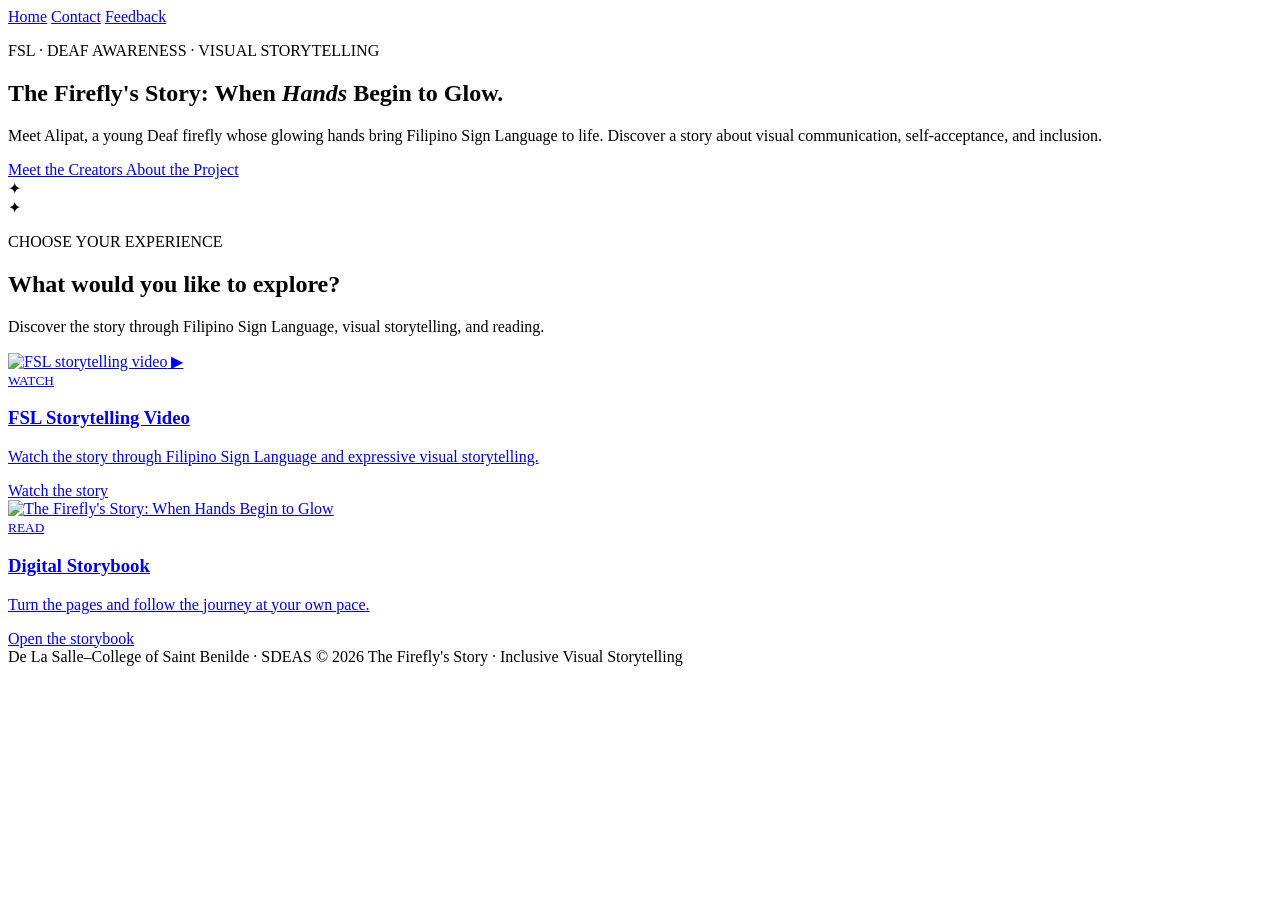
==== index.html @ 3a5302af "Add files via upload" ====
<!DOCTYPE html>
<html lang="en">

<head>

  <meta charset="UTF-8">
  <meta name="viewport" content="width=device-width, initial-scale=1.0">

  <meta name="description" content="The Firefly's Story: When Hands Begin to Glow is a visual storytelling project about Filipino Sign Language, Deaf identity, and inclusion.">

  <title>The Firefly's Story | Home</title>

</head>

<body>

  <!-- HEADER -->

  <header>

    <nav aria-label="Main navigation">
      <a class="active" href="index.html" aria-current="page">Home</a>
      <a href="contact.html">Contact</a>
      <a href="feedbackone.html">Feedback</a>
    </nav>

  </header>

  <!-- MAIN CONTENT -->

  <main>

    <!-- HERO SECTION -->

    <section class="hero" aria-labelledby="hero-title">

      <div class="hero-text">

        <p class="eyebrow">
          FSL · DEAF AWARENESS · VISUAL STORYTELLING
        </p>

        <h1 id="hero-title">
          The Firefly's Story:
          When <em>Hands</em>
          Begin to Glow.
        </h1>

        <p class="lead">
          Meet Alipat, a young Deaf firefly whose glowing hands
          bring Filipino Sign Language to life. Discover a story
          about visual communication, self-acceptance, and inclusion.
        </p>

        <div class="buttons">

          <a class="btn orange" href="creators.html">
            Meet the Creators
          </a>

          <a class="btn yellow" href="projectone.html">
            About the Project
          </a>

        </div>

      </div>

      <!-- HERO ART -->

      <div class="hero-art" aria-hidden="true">

        <div class="sun"></div>

        <div class="star">✦</div>

        <div class="firefly">✦</div>

        <div class="hill"></div>

      </div>

    </section>

    <!-- INTRODUCTION -->

    <section class="intro" aria-labelledby="experience-title">

      <p class="eyebrow">
        CHOOSE YOUR EXPERIENCE
      </p>

      <h2 id="experience-title">
        What would you like to explore?
      </h2>

      <p class="intro-text">
        Discover the story through Filipino Sign Language,
        visual storytelling, and reading.
      </p>

    </section>

    <!-- STORY EXPERIENCE CARDS -->

    <section class="cards" aria-label="Story experiences">

      <!-- VIDEO CARD -->

      <a class="card" href="video.html">

        <div class="card-image video-preview">

          <img
            src="images/video-thumbnail.png"
            alt="FSL storytelling video"
          >

          <span class="play" aria-hidden="true">▶</span>

        </div>

        <div class="card-content">

          <small>WATCH</small>

          <h3>FSL Storytelling Video</h3>

          <p>
            Watch the story through Filipino Sign Language
            and expressive visual storytelling.
          </p>

          <span class="arrow">
            Watch the story
          </span>

        </div>

      </a>

      <!-- DIGITAL STORYBOOK CARD -->

      <a class="card" href="book.html">

        <div class="card-image book-preview">

          <img
            src="images/book-cover.png"
            alt="The Firefly's Story: When Hands Begin to Glow"
          >

        </div>

        <div class="card-content">

          <small>READ</small>

          <h3>Digital Storybook</h3>

          <p>
            Turn the pages and follow the journey at your own pace.
          </p>

          <span class="arrow">
            Open the storybook
          </span>

        </div>

      </a>

    </section>

  </main>

  <!-- FOOTER -->

  <footer>

    <span>De La Salle–College of Saint Benilde · SDEAS</span>

    <span>© 2026 The Firefly's Story · Inclusive Visual Storytelling</span>

  </footer>

</body>
</html>
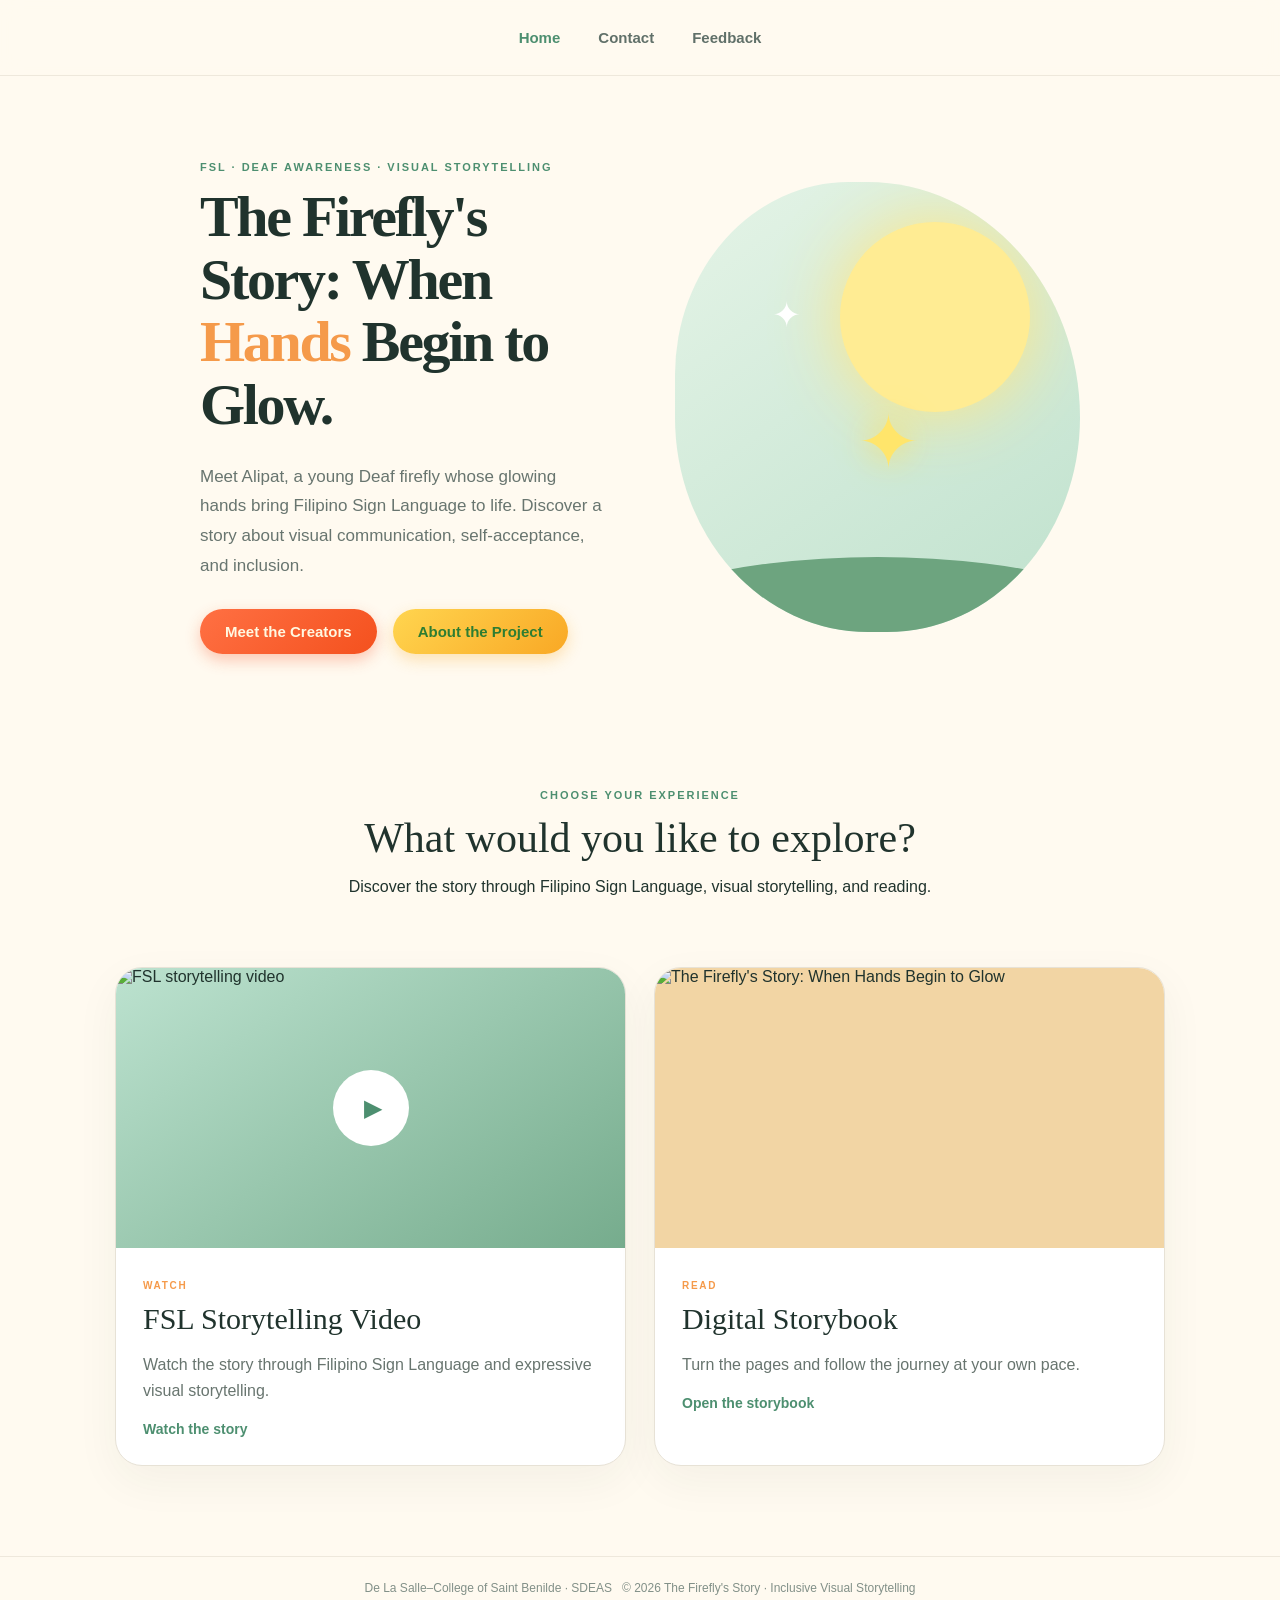
==== commit 7bdd5648: "Add files via upload" ====
--- a/index.html
+++ b/index.html
@@ -1,9 +1,7 @@
-
 <!DOCTYPE html>
 <html lang="en">
 
 <head>
-
   <meta charset="UTF-8">
   <meta name="viewport" content="width=device-width, initial-scale=1.0">
 
@@ -11,6 +9,400 @@
 
   <title>The Firefly's Story | Home</title>
 
+  <link rel="stylesheet" href="style.css">
+
+  <style>
+    /* CENTERED NAVIGATION */
+
+    header {
+      width: 100%;
+      display: flex;
+      justify-content: center;
+      align-items: center;
+      padding: 24px 40px;
+      box-sizing: border-box;
+    }
+
+    header nav {
+      display: flex;
+      justify-content: center;
+      align-items: center;
+      gap: 38px;
+    }
+
+    header nav a {
+      text-decoration: none;
+      font-weight: 700;
+      font-size: 15px;
+      transition: color 0.25s ease, transform 0.25s ease;
+    }
+
+    header nav a:hover {
+      transform: translateY(-2px);
+    }
+
+    header nav a.active {
+      font-weight: 800;
+    }
+
+    /* HERO TITLE */
+
+    .hero-text h1 {
+      font-size: 58px;
+      line-height: 1.08;
+      max-width: 650px;
+    }
+
+    .hero-text h1 em {
+      font-style: normal;
+    }
+
+    /* BUTTONS */
+
+    .buttons {
+      display: flex;
+      gap: 16px;
+      margin-top: 28px;
+      flex-wrap: wrap;
+    }
+
+    .btn {
+      display: inline-block;
+      padding: 14px 25px;
+      border-radius: 50px;
+      text-decoration: none;
+      font-weight: 700;
+      font-size: 15px;
+      cursor: pointer;
+      transition: transform 0.2s ease,
+                  box-shadow 0.25s ease,
+                  background 0.3s ease;
+      animation: buttonFloat 3s ease-in-out infinite;
+    }
+
+    .btn.orange {
+      background: linear-gradient(135deg, #ff7043, #f4511e);
+      color: #fff8e1;
+      box-shadow: 0 6px 15px rgba(244, 81, 30, 0.3);
+    }
+
+    .btn.yellow {
+      background: linear-gradient(135deg, #ffd54f, #f9a825);
+      color: #2e7d32;
+      box-shadow: 0 6px 15px rgba(249, 168, 37, 0.3);
+    }
+
+    .btn:hover {
+      transform: translateY(-5px);
+      animation: none;
+    }
+
+    .btn.orange:hover {
+      background: linear-gradient(135deg, #ff8a65, #ff5722);
+      box-shadow: 0 10px 24px rgba(244, 81, 30, 0.45);
+    }
+
+    .btn.yellow:hover {
+      background: linear-gradient(135deg, #ffe082, #ffc107);
+      box-shadow: 0 10px 24px rgba(249, 168, 37, 0.45);
+    }
+
+    .btn:active {
+      transform: scale(0.97);
+      animation: none;
+    }
+
+    .btn.yellow:active {
+      animation: yellowFireflyGlow 0.55s ease-out;
+    }
+
+    .btn.orange:active {
+      animation: orangeFireflyGlow 0.55s ease-out;
+    }
+
+    @keyframes yellowFireflyGlow {
+      0%, 100% {
+        box-shadow: 0 6px 15px rgba(249, 168, 37, 0.3);
+      }
+
+      40% {
+        box-shadow:
+          0 0 8px rgba(255, 235, 140, 1),
+          0 0 20px rgba(255, 213, 79, 0.9),
+          0 0 40px rgba(255, 193, 7, 0.6),
+          0 0 65px rgba(255, 193, 7, 0.35);
+      }
+
+      70% {
+        box-shadow:
+          0 0 6px rgba(255, 235, 140, 0.8),
+          0 0 16px rgba(255, 213, 79, 0.6),
+          0 0 30px rgba(255, 193, 7, 0.35);
+      }
+    }
+
+    @keyframes orangeFireflyGlow {
+      0%, 100% {
+        box-shadow: 0 6px 15px rgba(244, 81, 30, 0.3);
+      }
+
+      40% {
+        box-shadow:
+          0 0 8px rgba(255, 180, 150, 1),
+          0 0 20px rgba(255, 112, 67, 0.9),
+          0 0 40px rgba(244, 81, 30, 0.6),
+          0 0 65px rgba(244, 81, 30, 0.35);
+      }
+
+      70% {
+        box-shadow:
+          0 0 6px rgba(255, 180, 150, 0.8),
+          0 0 16px rgba(255, 112, 67, 0.6),
+          0 0 30px rgba(244, 81, 30, 0.35);
+      }
+    }
+
+    @keyframes buttonFloat {
+      0%, 100% {
+        transform: translateY(0);
+      }
+
+      50% {
+        transform: translateY(-4px);
+      }
+    }
+
+    /* VIDEO AND BOOK CARDS */
+
+    .card {
+      position: relative;
+      transition: transform 0.35s ease,
+                  box-shadow 0.35s ease,
+                  filter 0.35s ease;
+      animation: cardFloat 4s ease-in-out infinite;
+    }
+
+    .card:nth-child(2) {
+      animation-delay: 1.2s;
+    }
+
+    @keyframes cardFloat {
+      0%, 100% {
+        transform: translateY(0);
+      }
+
+      50% {
+        transform: translateY(-7px);
+      }
+    }
+
+    .card:hover {
+      transform: translateY(-12px) scale(1.02);
+      animation: none;
+      filter: brightness(1.03);
+    }
+
+    .card:first-child:hover {
+      box-shadow:
+        0 10px 25px rgba(244, 81, 30, 0.22),
+        0 0 18px rgba(255, 112, 67, 0.28),
+        0 0 35px rgba(255, 112, 67, 0.15);
+    }
+
+    .card:nth-child(2):hover {
+      box-shadow:
+        0 10px 25px rgba(249, 168, 37, 0.22),
+        0 0 18px rgba(255, 213, 79, 0.3),
+        0 0 35px rgba(255, 213, 79, 0.16);
+    }
+
+    .card:active {
+      transform: scale(0.98);
+      animation: none;
+    }
+
+    .card:first-child:active {
+      animation: videoFireflyGlow 0.6s ease-out;
+    }
+
+    .card:nth-child(2):active {
+      animation: bookFireflyGlow 0.6s ease-out;
+    }
+
+    @keyframes videoFireflyGlow {
+      0%, 100% {
+        box-shadow: 0 5px 15px rgba(244, 81, 30, 0.2);
+      }
+
+      35% {
+        box-shadow:
+          0 0 8px rgba(255, 180, 150, 1),
+          0 0 20px rgba(255, 112, 67, 0.9),
+          0 0 40px rgba(244, 81, 30, 0.7),
+          0 0 65px rgba(244, 81, 30, 0.4);
+      }
+
+      60% {
+        box-shadow:
+          0 0 10px rgba(255, 200, 170, 1),
+          0 0 25px rgba(255, 112, 67, 1),
+          0 0 50px rgba(244, 81, 30, 0.8),
+          0 0 85px rgba(244, 81, 30, 0.45);
+      }
+    }
+
+    @keyframes bookFireflyGlow {
+      0%, 100% {
+        box-shadow: 0 5px 15px rgba(249, 168, 37, 0.2);
+      }
+
+      35% {
+        box-shadow:
+          0 0 8px rgba(255, 245, 180, 1),
+          0 0 20px rgba(255, 213, 79, 0.95),
+          0 0 40px rgba(255, 193, 7, 0.7),
+          0 0 65px rgba(255, 193, 7, 0.4);
+      }
+
+      60% {
+        box-shadow:
+          0 0 10px rgba(255, 250, 200, 1),
+          0 0 25px rgba(255, 213, 79, 1),
+          0 0 50px rgba(255, 193, 7, 0.8),
+          0 0 85px rgba(255, 193, 7, 0.45);
+      }
+    }
+
+    .card-image {
+      position: relative;
+      overflow: hidden;
+      transition: transform 0.4s ease, filter 0.4s ease;
+    }
+
+    .card-image img {
+      display: block;
+      width: 100%;
+      height: 100%;
+      object-fit: cover;
+      border-radius: inherit;
+    }
+
+    .card:hover .card-image {
+      transform: scale(1.04);
+      filter: brightness(1.05);
+    }
+
+    .video-preview .play {
+      position: absolute;
+      top: 50%;
+      left: 50%;
+      z-index: 2;
+      transform: translate(-50%, -50%);
+      animation: playPulse 2.5s ease-in-out infinite;
+    }
+
+    @keyframes playPulse {
+      0%, 100% {
+        scale: 1;
+      }
+
+      50% {
+        scale: 1.08;
+      }
+    }
+
+    /* KEYBOARD FOCUS */
+
+    .btn:focus-visible,
+    .card:focus-visible,
+    header nav a:focus-visible {
+      outline: 3px solid #ffd54f;
+      outline-offset: 4px;
+    }
+
+    /* FOOTER */
+
+    footer {
+      width: 100%;
+      display: flex;
+      justify-content: center;
+      align-items: center;
+      gap: 10px;
+      text-align: center;
+      flex-wrap: wrap;
+      padding: 24px 20px;
+      box-sizing: border-box;
+    }
+
+    footer span {
+      text-align: center;
+    }
+
+    /* RESPONSIVE DESIGN */
+
+    @media (max-width: 900px) {
+      .hero-text h1 {
+        font-size: 48px;
+        max-width: 600px;
+      }
+    }
+
+    @media (max-width: 600px) {
+      header {
+        padding: 20px;
+      }
+
+      header nav {
+        gap: 20px;
+        flex-wrap: wrap;
+      }
+
+      header nav a {
+        font-size: 14px;
+      }
+
+      .hero-text h1 {
+        font-size: 38px;
+        line-height: 1.1;
+      }
+
+      .buttons {
+        gap: 12px;
+      }
+
+      .btn {
+        padding: 12px 20px;
+        font-size: 14px;
+      }
+
+      .card {
+        animation-duration: 4.5s;
+      }
+
+      footer {
+        flex-direction: column;
+        gap: 6px;
+        padding: 20px;
+      }
+    }
+
+    /* REDUCED MOTION */
+
+    @media (prefers-reduced-motion: reduce) {
+      .btn,
+      .card,
+      .play {
+        animation: none;
+      }
+
+      .btn,
+      .card,
+      .card-image,
+      header nav a {
+        transition: none;
+      }
+    }
+  </style>
 </head>
 
 <body>
@@ -18,13 +410,11 @@
   <!-- HEADER -->
 
   <header>
-
     <nav aria-label="Main navigation">
       <a class="active" href="index.html" aria-current="page">Home</a>
       <a href="contact.html">Contact</a>
       <a href="feedbackone.html">Feedback</a>
     </nav>
-
   </header>
 
   <!-- MAIN CONTENT -->
@@ -54,7 +444,6 @@
         </p>
 
         <div class="buttons">
-
           <a class="btn orange" href="creators.html">
             Meet the Creators
           </a>
@@ -62,7 +451,6 @@
           <a class="btn yellow" href="projectone.html">
             About the Project
           </a>
-
         </div>
 
       </div>
@@ -70,15 +458,10 @@
       <!-- HERO ART -->
 
       <div class="hero-art" aria-hidden="true">
-
         <div class="sun"></div>
-
         <div class="star">✦</div>
-
         <div class="firefly">✦</div>
-
         <div class="hill"></div>
-
       </div>
 
     </section>
@@ -111,14 +494,11 @@
       <a class="card" href="video.html">
 
         <div class="card-image video-preview">
-
           <img
             src="images/video-thumbnail.png"
             alt="FSL storytelling video"
           >
-
           <span class="play" aria-hidden="true">▶</span>
-
         </div>
 
         <div class="card-content">
@@ -145,12 +525,10 @@
       <a class="card" href="book.html">
 
         <div class="card-image book-preview">
-
           <img
             src="images/book-cover.png"
             alt="The Firefly's Story: When Hands Begin to Glow"
           >
-
         </div>
 
         <div class="card-content">
@@ -178,12 +556,9 @@
   <!-- FOOTER -->
 
   <footer>
-
     <span>De La Salle–College of Saint Benilde · SDEAS</span>
-
     <span>© 2026 The Firefly's Story · Inclusive Visual Storytelling</span>
-
   </footer>
 
 </body>
-</html>
+</html>
--- a/style.css
+++ b/style.css
@@ -0,0 +1,13 @@
+:root{--ink:#20332d;--muted:#68756f;--cream:#fffaf0;--green:#4d8f70;--mint:#dff3e7;--yellow:#ffd85c;--orange:#f59a4a;--line:#e7e2d6}
+*{box-sizing:border-box}html{scroll-behavior:smooth}body{margin:0;background:var(--cream);color:var(--ink);font-family:Arial,sans-serif}a{text-decoration:none;color:inherit}
+header{height:76px;padding:0 7%;display:flex;align-items:center;justify-content:space-between;border-bottom:1px solid #eee8dc;background:rgba(255,250,240,.94);position:sticky;top:0;z-index:10;backdrop-filter:blur(10px)}
+.logo{font-weight:800;font-size:20px}.logo span{color:var(--green)}nav{display:flex;gap:30px;font-size:14px;color:#607069}nav a:hover,nav .active{color:var(--green)}
+main{max-width:1100px;margin:auto}.hero{max-width:none;padding:85px 10%;display:grid;grid-template-columns:1fr 1fr;align-items:center;gap:70px;min-height:650px}.eyebrow{font-size:11px;letter-spacing:.18em;font-weight:800;color:var(--green);margin:0 0 13px}.hero h1,.page-title{font-family:Georgia,serif;line-height:1;letter-spacing:-.04em}.hero h1{font-size:clamp(50px,6vw,82px);margin:0 0 25px}.hero h1 em{color:var(--orange)}.lead{color:var(--muted);line-height:1.75;font-size:17px;max-width:590px}.narrow{max-width:650px}.buttons{display:flex;gap:12px;margin-top:28px}.btn{padding:13px 20px;border-radius:999px;font-weight:700;font-size:14px}.dark{background:var(--ink);color:white}.light{background:white;border:1px solid var(--line)}
+.hero-art{height:450px;border-radius:45% 55% 50% 50%;background:linear-gradient(145deg,#e5f4e7,#bfe1cd);position:relative;overflow:hidden}.sun{position:absolute;width:190px;height:190px;border-radius:50%;background:#ffec93;right:50px;top:40px;box-shadow:0 0 70px #ffe681}.star{position:absolute;left:24%;top:25%;font-size:35px;color:white}.firefly{position:absolute;left:45%;top:48%;font-size:75px;color:#ffe56b;text-shadow:0 0 35px #ffdf58}.hill{position:absolute;width:140%;height:170px;background:#6da47f;border-radius:50% 50% 0 0;bottom:-95px;left:-20%}
+.intro{text-align:center;padding:50px 25px 35px}.intro h2{font:42px Georgia,serif;margin:0}.cards{display:grid;grid-template-columns:1fr 1fr;gap:28px;padding:20px 25px 90px}.card{background:white;border:1px solid var(--line);border-radius:27px;overflow:hidden;box-shadow:0 15px 45px #20332d0d}.card-image{height:280px;display:grid;place-items:center}.video-preview{background:linear-gradient(145deg,#bce2cf,#76ac8d)}.play{width:76px;height:76px;border-radius:50%;background:white;color:var(--green);display:grid;place-items:center;padding-left:4px;font-size:24px}.book-preview{background:#f2d5a4}.mini-book{width:145px;height:195px;background:#fff6d8;border:8px solid #c57a42;display:flex;flex-direction:column;align-items:center;justify-content:center;text-align:center;gap:14px;transform:rotate(-4deg);box-shadow:14px 15px #76503322}.mini-book strong{font:18px Georgia,serif}.card-content{padding:27px}.card-content small,.tag{color:var(--orange);font-size:10px;font-weight:800;letter-spacing:.17em}.card h3{font:30px Georgia,serif;margin:9px 0}.card p{color:var(--muted);line-height:1.65}.arrow,.back-link{color:var(--green);font-weight:800;font-size:14px}
+footer{padding:30px 7%;color:#829088;font-size:12px;border-top:1px solid #eee8dc}
+.page-wrap{padding:80px 25px 100px}.page-title{font-size:clamp(45px,6vw,70px);margin:0 0 18px}.video-layout{margin-top:45px;display:grid;grid-template-columns:1.5fr .8fr;gap:30px;align-items:center}.video-box{height:500px;background:#1f3b33;border-radius:26px;overflow:hidden;position:relative}.video-box video{width:100%;height:100%;object-fit:contain;display:none}.video-box #videoPlaceholder{height:100%;display:flex;flex-direction:column;align-items:center;justify-content:center;color:white;gap:12px}.big-play{width:80px;height:80px;border-radius:50%;background:white;color:var(--green);display:grid;place-items:center;padding-left:4px}.side-info h2{font:36px Georgia,serif}.side-info p{color:var(--muted);line-height:1.75}.upload{display:inline-block;background:var(--ink);color:white;padding:13px 18px;border-radius:999px;font-size:13px;font-weight:bold;cursor:pointer;margin:10px 0 20px}.upload input{display:none}.side-info .back-link{display:block}.book-options{display:grid;grid-template-columns:1fr 1fr;gap:28px;margin-top:45px}.option-card{padding:40px;background:white;border:1px solid var(--line);border-radius:28px;transition:.2s}.option-card:hover{transform:translateY(-5px)}.option-icon{font-size:45px;margin-bottom:30px}.option-card small{color:var(--orange);font-weight:800;letter-spacing:.16em}.option-card h2{font:32px Georgia,serif}.option-card p{color:var(--muted);line-height:1.7}.option-card span{color:var(--green);font-weight:800}
+.story-stage{margin-top:45px;background:white;border:1px solid var(--line);border-radius:30px;display:grid;grid-template-columns:1fr 1fr;overflow:hidden}.story-illustration{min-height:520px;display:grid;place-items:center;font-size:130px;background:linear-gradient(145deg,#cdebd7,#fff0a3);color:#d6a53c;text-shadow:0 0 45px #ffe26c}.story-copy{padding:60px;display:flex;flex-direction:column;justify-content:center}.story-page{font-size:10px;letter-spacing:.17em;color:var(--orange);font-weight:800}.story-copy h2{font:42px Georgia,serif;line-height:1.08}.story-copy p{color:var(--muted);line-height:1.8}.story-nav{display:flex;justify-content:space-between;gap:15px;margin-top:30px}.story-nav a{color:var(--green);font-weight:800;font-size:13px}
+.reader-wrap{padding:70px 25px 90px;text-align:center}.reader{display:grid;grid-template-columns:55px minmax(300px,750px) 55px;justify-content:center;align-items:center;gap:12px;margin:35px auto 20px}.reader>button{width:50px;height:50px;border:1px solid var(--line);border-radius:50%;background:white;color:var(--green);font-size:35px;cursor:pointer}.reading-page{min-height:520px;background:linear-gradient(145deg,#eff8ed,#fff7d5);border-radius:25px;padding:45px;display:flex;align-items:center;justify-content:center;flex-direction:column}.page-art{width:170px;height:170px;border-radius:50%;display:grid;place-items:center;background:#ffeca1;font-size:70px;color:#c28b31;box-shadow:0 0 50px #ffe06b77;margin-bottom:25px}.reading-page small{color:#89968f}.reading-page h2{font:38px Georgia,serif}.reading-page p{max-width:570px;color:var(--muted);line-height:1.8}.dots{display:flex;justify-content:center;gap:8px}.dots button{width:8px;height:8px;border:0;border-radius:50%;background:#cdd8d1}.dots .on{background:var(--green);transform:scale(1.4)}.centered{display:block;margin-top:30px}
+@media(max-width:800px){nav{display:none}.hero{grid-template-columns:1fr;padding:60px 25px}.hero-art{height:330px}.cards,.book-options,.video-layout,.story-stage{grid-template-columns:1fr}.story-illustration{min-height:300px}.story-copy{padding:35px}.video-box{height:350px}}
+@media(max-width:500px){.hero h1{font-size:50px}.buttons{flex-direction:column}.reader{grid-template-columns:35px minmax(0,1fr) 35px}.reader>button{width:38px;height:38px}.reading-page{padding:25px 15px;min-height:450px}.page-art{width:130px;height:130px}.reading-page h2{font-size:30px}}
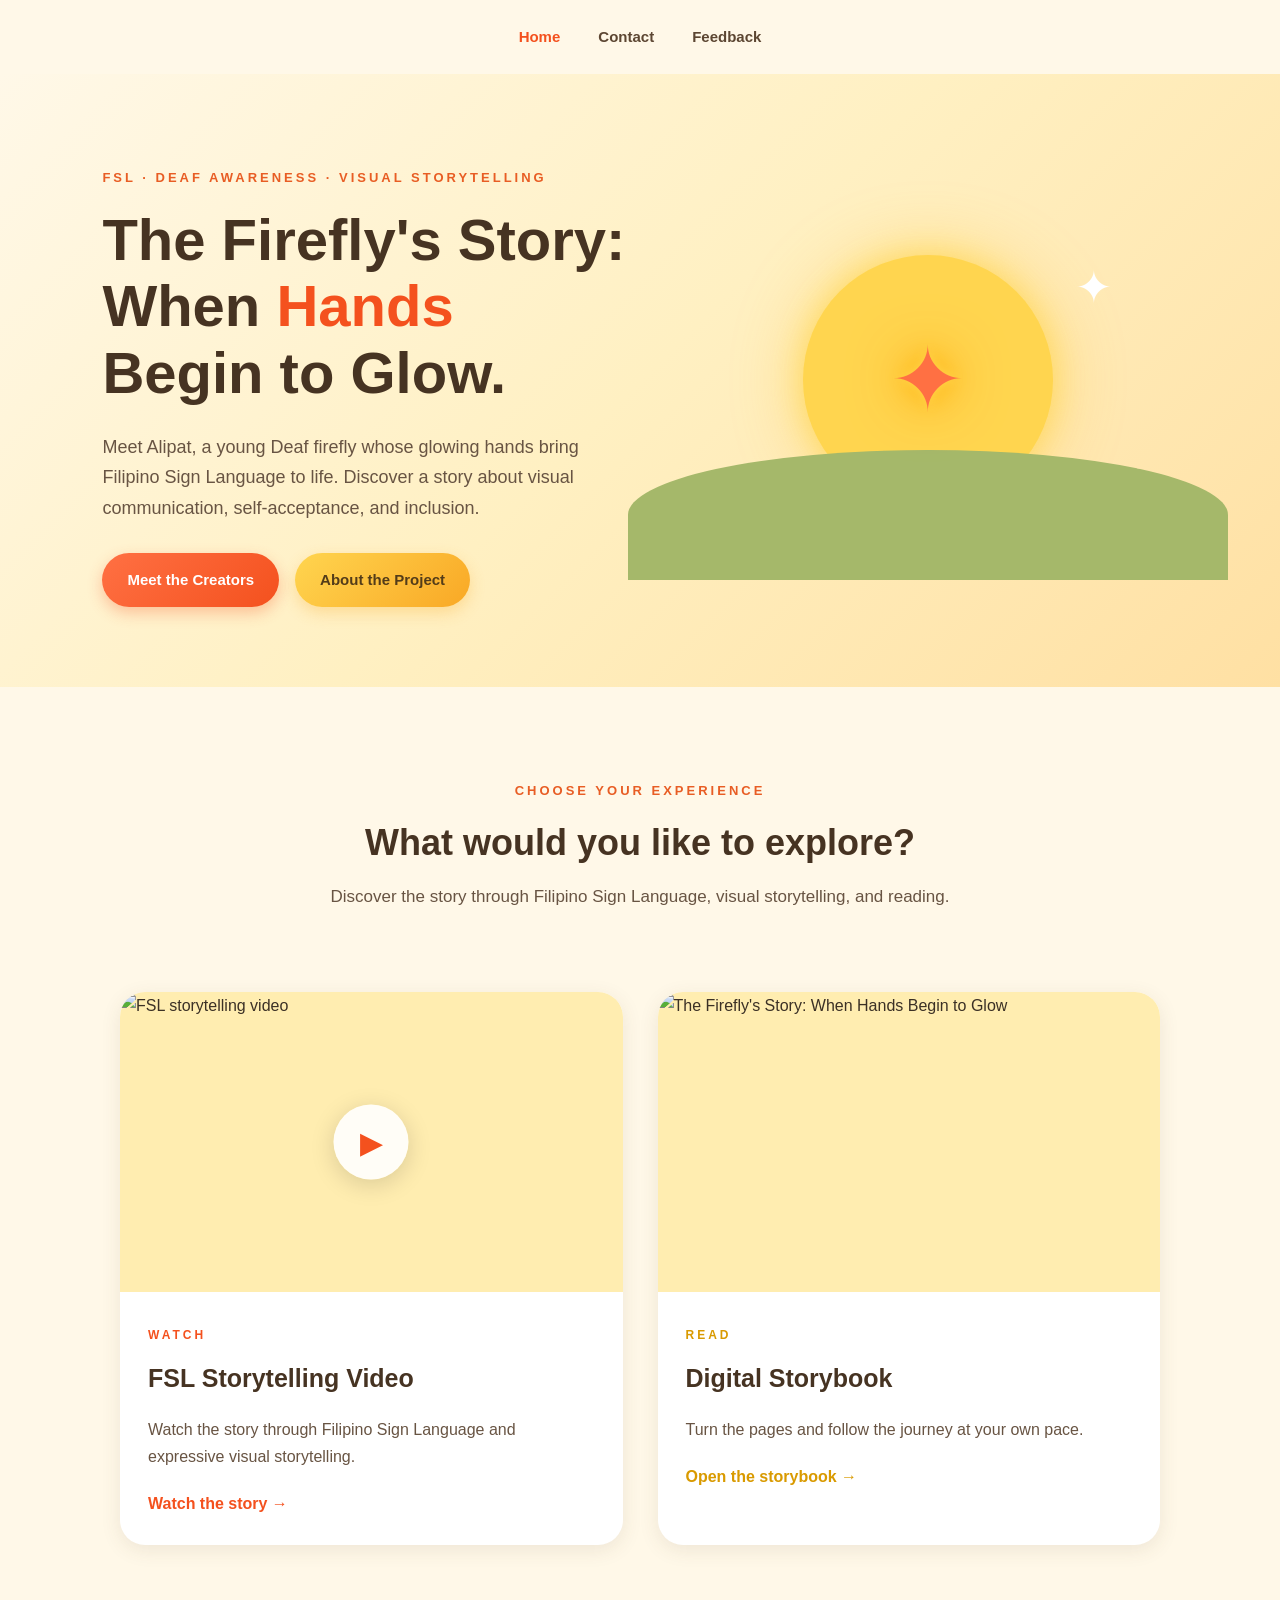
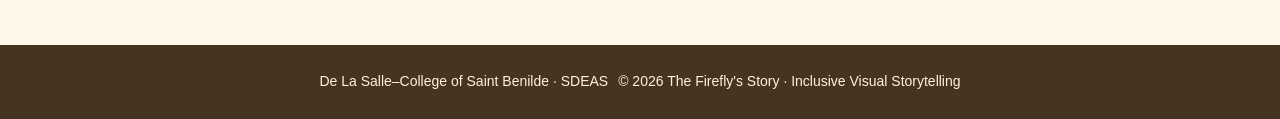
==== commit 34cc19a6: "Refactor index.html for improved structure and styles Refactor HTML structure and improve styling fo" ====
--- a/index.html
+++ b/index.html
@@ -1,3 +1,4 @@
+
 <!DOCTYPE html>
 <html lang="en">
 
@@ -9,60 +10,125 @@
 
   <title>The Firefly's Story | Home</title>
 
-  <link rel="stylesheet" href="style.css">
-
   <style>
-    /* CENTERED NAVIGATION */
+
+    /* =====================================
+       GENERAL DESIGN
+    ===================================== */
+
+    * {
+      box-sizing: border-box;
+    }
+
+    body {
+      margin: 0;
+      font-family: Arial, Helvetica, sans-serif;
+      background: #fff8e8;
+      color: #3b3025;
+      line-height: 1.7;
+    }
+
+    a {
+      color: inherit;
+    }
+
+    /* =====================================
+       HEADER AND NAVIGATION
+    ===================================== */
 
     header {
       width: 100%;
+      padding: 24px 40px;
       display: flex;
       justify-content: center;
       align-items: center;
-      padding: 24px 40px;
-      box-sizing: border-box;
-    }
-
-    header nav {
+      background: #fff8e8;
+    }
+
+    nav {
       display: flex;
       justify-content: center;
       align-items: center;
       gap: 38px;
     }
 
-    header nav a {
+    nav a {
       text-decoration: none;
-      font-weight: 700;
+      font-weight: bold;
       font-size: 15px;
-      transition: color 0.25s ease, transform 0.25s ease;
-    }
-
-    header nav a:hover {
-      transform: translateY(-2px);
-    }
-
-    header nav a.active {
-      font-weight: 800;
-    }
-
-    /* HERO TITLE */
-
-    .hero-text h1 {
+      color: #5c4632;
+      transition: color 0.3s ease, transform 0.3s ease;
+    }
+
+    nav a:hover {
+      color: #f4511e;
+      transform: translateY(-3px);
+    }
+
+    nav a.active {
+      color: #f4511e;
+    }
+
+    /* =====================================
+       HERO SECTION
+    ===================================== */
+
+    .hero {
+      min-height: 600px;
+      padding: 80px 8%;
+      display: flex;
+      justify-content: space-between;
+      align-items: center;
+      gap: 50px;
+      overflow: hidden;
+      background: linear-gradient(
+        135deg,
+        #fff8e8,
+        #fff0c2,
+        #ffe0a3
+      );
+    }
+
+    .hero-text {
+      flex: 1;
+      max-width: 650px;
+      animation: fadeInLeft 1s ease both;
+    }
+
+    .eyebrow {
+      font-size: 13px;
+      font-weight: bold;
+      letter-spacing: 3px;
+      color: #e85d24;
+      margin-bottom: 18px;
+    }
+
+    .hero h1 {
       font-size: 58px;
-      line-height: 1.08;
-      max-width: 650px;
-    }
-
-    .hero-text h1 em {
+      line-height: 1.15;
+      margin: 0 0 25px;
+      color: #463322;
+    }
+
+    .hero h1 em {
+      color: #f4511e;
       font-style: normal;
     }
 
-    /* BUTTONS */
+    .lead {
+      max-width: 560px;
+      font-size: 18px;
+      color: #685443;
+    }
+
+    /* =====================================
+       HERO BUTTONS
+    ===================================== */
 
     .buttons {
       display: flex;
       gap: 16px;
-      margin-top: 28px;
+      margin-top: 30px;
       flex-wrap: wrap;
     }
 
@@ -71,212 +137,206 @@
       padding: 14px 25px;
       border-radius: 50px;
       text-decoration: none;
-      font-weight: 700;
+      font-weight: bold;
       font-size: 15px;
-      cursor: pointer;
-      transition: transform 0.2s ease,
-                  box-shadow 0.25s ease,
-                  background 0.3s ease;
+      transition:
+        transform 0.3s ease,
+        box-shadow 0.3s ease,
+        background 0.3s ease;
       animation: buttonFloat 3s ease-in-out infinite;
     }
 
     .btn.orange {
-      background: linear-gradient(135deg, #ff7043, #f4511e);
-      color: #fff8e1;
+      background: linear-gradient(
+        135deg,
+        #ff7043,
+        #f4511e
+      );
+      color: white;
       box-shadow: 0 6px 15px rgba(244, 81, 30, 0.3);
     }
 
     .btn.yellow {
-      background: linear-gradient(135deg, #ffd54f, #f9a825);
-      color: #2e7d32;
+      background: linear-gradient(
+        135deg,
+        #ffd54f,
+        #f9a825
+      );
+      color: #533c19;
       box-shadow: 0 6px 15px rgba(249, 168, 37, 0.3);
     }
 
     .btn:hover {
-      transform: translateY(-5px);
+      transform: translateY(-6px);
       animation: none;
     }
 
     .btn.orange:hover {
-      background: linear-gradient(135deg, #ff8a65, #ff5722);
-      box-shadow: 0 10px 24px rgba(244, 81, 30, 0.45);
+      background: linear-gradient(
+        135deg,
+        #ff8a65,
+        #ff5722
+      );
+      box-shadow: 0 10px 25px rgba(244, 81, 30, 0.4);
     }
 
     .btn.yellow:hover {
-      background: linear-gradient(135deg, #ffe082, #ffc107);
-      box-shadow: 0 10px 24px rgba(249, 168, 37, 0.45);
+      background: linear-gradient(
+        135deg,
+        #ffe082,
+        #ffc107
+      );
+      box-shadow: 0 10px 25px rgba(249, 168, 37, 0.4);
     }
 
     .btn:active {
-      transform: scale(0.97);
-      animation: none;
-    }
-
-    .btn.yellow:active {
-      animation: yellowFireflyGlow 0.55s ease-out;
-    }
-
-    .btn.orange:active {
-      animation: orangeFireflyGlow 0.55s ease-out;
-    }
-
-    @keyframes yellowFireflyGlow {
-      0%, 100% {
-        box-shadow: 0 6px 15px rgba(249, 168, 37, 0.3);
-      }
-
-      40% {
-        box-shadow:
-          0 0 8px rgba(255, 235, 140, 1),
-          0 0 20px rgba(255, 213, 79, 0.9),
-          0 0 40px rgba(255, 193, 7, 0.6),
-          0 0 65px rgba(255, 193, 7, 0.35);
-      }
-
-      70% {
-        box-shadow:
-          0 0 6px rgba(255, 235, 140, 0.8),
-          0 0 16px rgba(255, 213, 79, 0.6),
-          0 0 30px rgba(255, 193, 7, 0.35);
-      }
-    }
-
-    @keyframes orangeFireflyGlow {
-      0%, 100% {
-        box-shadow: 0 6px 15px rgba(244, 81, 30, 0.3);
-      }
-
-      40% {
-        box-shadow:
-          0 0 8px rgba(255, 180, 150, 1),
-          0 0 20px rgba(255, 112, 67, 0.9),
-          0 0 40px rgba(244, 81, 30, 0.6),
-          0 0 65px rgba(244, 81, 30, 0.35);
-      }
-
-      70% {
-        box-shadow:
-          0 0 6px rgba(255, 180, 150, 0.8),
-          0 0 16px rgba(255, 112, 67, 0.6),
-          0 0 30px rgba(244, 81, 30, 0.35);
-      }
-    }
-
-    @keyframes buttonFloat {
-      0%, 100% {
-        transform: translateY(0);
-      }
-
-      50% {
-        transform: translateY(-4px);
-      }
-    }
-
-    /* VIDEO AND BOOK CARDS */
+      transform: scale(0.96);
+    }
+
+    /* =====================================
+       HERO ART
+    ===================================== */
+
+    .hero-art {
+      position: relative;
+      flex: 1;
+      min-height: 400px;
+      max-width: 500px;
+      display: flex;
+      justify-content: center;
+      align-items: center;
+    }
+
+    .sun {
+      width: 250px;
+      height: 250px;
+      background: #ffd54f;
+      border-radius: 50%;
+      position: absolute;
+      box-shadow:
+        0 0 30px rgba(255, 213, 79, 0.7),
+        0 0 70px rgba(255, 193, 7, 0.4);
+      animation: sunGlow 4s ease-in-out infinite;
+    }
+
+    .star {
+      position: absolute;
+      top: 70px;
+      right: 65px;
+      font-size: 45px;
+      color: #fff;
+      animation: starTwinkle 2s ease-in-out infinite;
+    }
+
+    .firefly {
+      position: absolute;
+      z-index: 2;
+      font-size: 90px;
+      color: #ff7043;
+      text-shadow:
+        0 0 10px #ffd54f,
+        0 0 30px #ffb300,
+        0 0 60px #ff9800;
+      animation: fireflyFloat 4s ease-in-out infinite;
+    }
+
+    .hill {
+      position: absolute;
+      bottom: 0;
+      width: 120%;
+      height: 130px;
+      background: #a5b86a;
+      border-radius: 50% 50% 0 0;
+    }
+
+    /* =====================================
+       INTRODUCTION
+    ===================================== */
+
+    .intro {
+      padding: 80px 20px 40px;
+      text-align: center;
+      animation: fadeIn 1s ease both;
+    }
+
+    .intro .eyebrow {
+      margin-bottom: 10px;
+    }
+
+    .intro h2 {
+      font-size: 36px;
+      color: #463322;
+      margin: 10px 0;
+    }
+
+    .intro-text {
+      max-width: 650px;
+      margin: 0 auto;
+      color: #685443;
+      font-size: 17px;
+    }
+
+    /* =====================================
+       STORY CARDS
+    ===================================== */
+
+    .cards {
+      max-width: 1100px;
+      margin: 40px auto 100px;
+      padding: 0 30px;
+      display: grid;
+      grid-template-columns: repeat(2, 1fr);
+      gap: 35px;
+    }
 
     .card {
-      position: relative;
-      transition: transform 0.35s ease,
-                  box-shadow 0.35s ease,
-                  filter 0.35s ease;
+      display: block;
+      text-decoration: none;
+      background: #ffffff;
+      border-radius: 25px;
+      overflow: hidden;
+      box-shadow: 0 5px 20px rgba(92, 70, 50, 0.1);
+      transition:
+        transform 0.35s ease,
+        box-shadow 0.35s ease;
       animation: cardFloat 4s ease-in-out infinite;
     }
 
     .card:nth-child(2) {
-      animation-delay: 1.2s;
-    }
-
-    @keyframes cardFloat {
-      0%, 100% {
-        transform: translateY(0);
-      }
-
-      50% {
-        transform: translateY(-7px);
-      }
+      animation-delay: 1s;
     }
 
     .card:hover {
       transform: translateY(-12px) scale(1.02);
       animation: none;
-      filter: brightness(1.03);
     }
 
     .card:first-child:hover {
       box-shadow:
-        0 10px 25px rgba(244, 81, 30, 0.22),
-        0 0 18px rgba(255, 112, 67, 0.28),
-        0 0 35px rgba(255, 112, 67, 0.15);
+        0 10px 30px rgba(244, 81, 30, 0.2),
+        0 0 25px rgba(255, 112, 67, 0.2);
     }
 
     .card:nth-child(2):hover {
       box-shadow:
-        0 10px 25px rgba(249, 168, 37, 0.22),
-        0 0 18px rgba(255, 213, 79, 0.3),
-        0 0 35px rgba(255, 213, 79, 0.16);
+        0 10px 30px rgba(249, 168, 37, 0.2),
+        0 0 25px rgba(255, 213, 79, 0.25);
     }
 
     .card:active {
       transform: scale(0.98);
-      animation: none;
-    }
-
-    .card:first-child:active {
-      animation: videoFireflyGlow 0.6s ease-out;
-    }
-
-    .card:nth-child(2):active {
-      animation: bookFireflyGlow 0.6s ease-out;
-    }
-
-    @keyframes videoFireflyGlow {
-      0%, 100% {
-        box-shadow: 0 5px 15px rgba(244, 81, 30, 0.2);
-      }
-
-      35% {
-        box-shadow:
-          0 0 8px rgba(255, 180, 150, 1),
-          0 0 20px rgba(255, 112, 67, 0.9),
-          0 0 40px rgba(244, 81, 30, 0.7),
-          0 0 65px rgba(244, 81, 30, 0.4);
-      }
-
-      60% {
-        box-shadow:
-          0 0 10px rgba(255, 200, 170, 1),
-          0 0 25px rgba(255, 112, 67, 1),
-          0 0 50px rgba(244, 81, 30, 0.8),
-          0 0 85px rgba(244, 81, 30, 0.45);
-      }
-    }
-
-    @keyframes bookFireflyGlow {
-      0%, 100% {
-        box-shadow: 0 5px 15px rgba(249, 168, 37, 0.2);
-      }
-
-      35% {
-        box-shadow:
-          0 0 8px rgba(255, 245, 180, 1),
-          0 0 20px rgba(255, 213, 79, 0.95),
-          0 0 40px rgba(255, 193, 7, 0.7),
-          0 0 65px rgba(255, 193, 7, 0.4);
-      }
-
-      60% {
-        box-shadow:
-          0 0 10px rgba(255, 250, 200, 1),
-          0 0 25px rgba(255, 213, 79, 1),
-          0 0 50px rgba(255, 193, 7, 0.8),
-          0 0 85px rgba(255, 193, 7, 0.45);
-      }
-    }
+    }
+
+    /* =====================================
+       CARD IMAGES
+    ===================================== */
 
     .card-image {
+      width: 100%;
+      height: 300px;
+      overflow: hidden;
+      background: #ffedb0;
       position: relative;
-      overflow: hidden;
-      transition: transform 0.4s ease, filter 0.4s ease;
     }
 
     .card-image img {
@@ -284,11 +344,13 @@
       width: 100%;
       height: 100%;
       object-fit: cover;
-      border-radius: inherit;
-    }
-
-    .card:hover .card-image {
-      transform: scale(1.04);
+      transition:
+        transform 0.5s ease,
+        filter 0.5s ease;
+    }
+
+    .card:hover .card-image img {
+      transform: scale(1.06);
       filter: brightness(1.05);
     }
 
@@ -296,132 +358,372 @@
       position: absolute;
       top: 50%;
       left: 50%;
-      z-index: 2;
       transform: translate(-50%, -50%);
+      width: 75px;
+      height: 75px;
+      border-radius: 50%;
+      background: rgba(255, 255, 255, 0.9);
+      color: #f4511e;
+      display: flex;
+      justify-content: center;
+      align-items: center;
+      font-size: 30px;
+      box-shadow: 0 5px 25px rgba(0, 0, 0, 0.15);
       animation: playPulse 2.5s ease-in-out infinite;
     }
 
-    @keyframes playPulse {
-      0%, 100% {
-        scale: 1;
-      }
-
-      50% {
-        scale: 1.08;
-      }
-    }
-
-    /* KEYBOARD FOCUS */
-
-    .btn:focus-visible,
-    .card:focus-visible,
-    header nav a:focus-visible {
-      outline: 3px solid #ffd54f;
-      outline-offset: 4px;
-    }
-
-    /* FOOTER */
+    /* =====================================
+       CARD CONTENT
+    ===================================== */
+
+    .card-content {
+      padding: 28px;
+    }
+
+    .card-content small {
+      font-weight: bold;
+      letter-spacing: 3px;
+      font-size: 12px;
+      color: #f4511e;
+    }
+
+    .card:nth-child(2) .card-content small {
+      color: #d99a00;
+    }
+
+    .card-content h3 {
+      font-size: 25px;
+      margin: 10px 0;
+      color: #463322;
+    }
+
+    .card-content p {
+      color: #685443;
+      margin-bottom: 20px;
+    }
+
+    .arrow {
+      display: inline-block;
+      font-weight: bold;
+      color: #f4511e;
+      transition: transform 0.3s ease;
+    }
+
+    .card:nth-child(2) .arrow {
+      color: #d99a00;
+    }
+
+    .card:hover .arrow {
+      transform: translateX(7px);
+    }
+
+    /* =====================================
+       FOOTER
+    ===================================== */
 
     footer {
       width: 100%;
+      padding: 25px 20px;
+      background: #463322;
+      color: #fff3d6;
       display: flex;
       justify-content: center;
       align-items: center;
       gap: 10px;
       text-align: center;
       flex-wrap: wrap;
-      padding: 24px 20px;
-      box-sizing: border-box;
-    }
-
-    footer span {
-      text-align: center;
-    }
-
-    /* RESPONSIVE DESIGN */
+      font-size: 14px;
+    }
+
+    footer p {
+      margin: 0;
+    }
+
+    /* =====================================
+       ANIMATIONS
+    ===================================== */
+
+    @keyframes buttonFloat {
+      0%, 100% {
+        transform: translateY(0);
+      }
+
+      50% {
+        transform: translateY(-4px);
+      }
+    }
+
+    @keyframes cardFloat {
+      0%, 100% {
+        transform: translateY(0);
+      }
+
+      50% {
+        transform: translateY(-6px);
+      }
+    }
+
+    @keyframes fireflyFloat {
+      0%, 100% {
+        transform: translateY(0) rotate(0deg);
+      }
+
+      50% {
+        transform: translateY(-20px) rotate(10deg);
+      }
+    }
+
+    @keyframes sunGlow {
+      0%, 100% {
+        box-shadow:
+          0 0 30px rgba(255, 213, 79, 0.7),
+          0 0 70px rgba(255, 193, 7, 0.4);
+      }
+
+      50% {
+        box-shadow:
+          0 0 50px rgba(255, 213, 79, 0.9),
+          0 0 100px rgba(255, 193, 7, 0.6);
+      }
+    }
+
+    @keyframes starTwinkle {
+      0%, 100% {
+        opacity: 1;
+        transform: scale(1);
+      }
+
+      50% {
+        opacity: 0.4;
+        transform: scale(0.7);
+      }
+    }
+
+    @keyframes playPulse {
+      0%, 100% {
+        transform: translate(-50%, -50%) scale(1);
+      }
+
+      50% {
+        transform: translate(-50%, -50%) scale(1.1);
+      }
+    }
+
+    @keyframes fadeIn {
+      from {
+        opacity: 0;
+      }
+
+      to {
+        opacity: 1;
+      }
+    }
+
+    @keyframes fadeInLeft {
+      from {
+        opacity: 0;
+        transform: translateX(-35px);
+      }
+
+      to {
+        opacity: 1;
+        transform: translateX(0);
+      }
+    }
+
+    /* =====================================
+       KEYBOARD ACCESSIBILITY
+    ===================================== */
+
+    a:focus-visible {
+      outline: 3px solid #f9a825;
+      outline-offset: 5px;
+    }
+
+    /* =====================================
+       RESPONSIVE DESIGN
+    ===================================== */
 
     @media (max-width: 900px) {
-      .hero-text h1 {
-        font-size: 48px;
-        max-width: 600px;
-      }
-    }
-
-    @media (max-width: 600px) {
+
+      .hero {
+        padding: 60px 6%;
+        gap: 25px;
+      }
+
+      .hero h1 {
+        font-size: 46px;
+      }
+
+      .hero-art {
+        min-height: 320px;
+      }
+
+      .sun {
+        width: 200px;
+        height: 200px;
+      }
+
+      .cards {
+        gap: 25px;
+      }
+
+    }
+
+    @media (max-width: 650px) {
+
       header {
         padding: 20px;
       }
 
-      header nav {
-        gap: 20px;
+      nav {
+        gap: 22px;
         flex-wrap: wrap;
       }
 
-      header nav a {
+      nav a {
         font-size: 14px;
       }
 
-      .hero-text h1 {
+      .hero {
+        flex-direction: column;
+        text-align: center;
+        padding: 55px 25px 30px;
+      }
+
+      .hero-text {
+        width: 100%;
+      }
+
+      .hero h1 {
         font-size: 38px;
-        line-height: 1.1;
+      }
+
+      .lead {
+        font-size: 16px;
       }
 
       .buttons {
-        gap: 12px;
-      }
-
-      .btn {
-        padding: 12px 20px;
-        font-size: 14px;
-      }
-
-      .card {
-        animation-duration: 4.5s;
+        justify-content: center;
+      }
+
+      .hero-art {
+        width: 100%;
+        min-height: 280px;
+      }
+
+      .sun {
+        width: 180px;
+        height: 180px;
+      }
+
+      .firefly {
+        font-size: 70px;
+      }
+
+      .star {
+        top: 40px;
+        right: 15%;
+      }
+
+      .hill {
+        height: 80px;
+      }
+
+      .intro {
+        padding: 55px 20px 20px;
+      }
+
+      .intro h2 {
+        font-size: 28px;
+      }
+
+      .intro-text {
+        font-size: 15px;
+      }
+
+      .cards {
+        grid-template-columns: 1fr;
+        margin: 30px auto 60px;
+        padding: 0 20px;
+      }
+
+      .card-image {
+        height: 240px;
+      }
+
+      .card-content {
+        padding: 22px;
+      }
+
+      .card-content h3 {
+        font-size: 22px;
       }
 
       footer {
         flex-direction: column;
         gap: 6px;
-        padding: 20px;
-      }
-    }
-
-    /* REDUCED MOTION */
+        padding: 22px;
+      }
+
+    }
+
+    /* =====================================
+       REDUCED MOTION ACCESSIBILITY
+    ===================================== */
 
     @media (prefers-reduced-motion: reduce) {
-      .btn,
-      .card,
-      .play {
-        animation: none;
-      }
-
-      .btn,
-      .card,
-      .card-image,
-      header nav a {
-        transition: none;
-      }
-    }
+
+      *,
+      *::before,
+      *::after {
+        animation: none !important;
+        transition: none !important;
+        scroll-behavior: auto !important;
+      }
+
+    }
+
   </style>
 </head>
 
 <body>
 
-  <!-- HEADER -->
+  <!-- =====================================
+       HEADER
+  ===================================== -->
 
   <header>
+
     <nav aria-label="Main navigation">
-      <a class="active" href="index.html" aria-current="page">Home</a>
-      <a href="contact.html">Contact</a>
-      <a href="feedbackone.html">Feedback</a>
+
+      <a class="active" href="index.html" aria-current="page">
+        Home
+      </a>
+
+      <a href="contact.html">
+        Contact
+      </a>
+
+      <a href="feedbackone.html">
+        Feedback
+      </a>
+
     </nav>
+
   </header>
 
-  <!-- MAIN CONTENT -->
+
+  <!-- =====================================
+       MAIN CONTENT
+  ===================================== -->
 
   <main>
 
-    <!-- HERO SECTION -->
+
+    <!-- =====================================
+         HERO SECTION
+    ===================================== -->
 
     <section class="hero" aria-labelledby="hero-title">
 
@@ -444,6 +746,7 @@
         </p>
 
         <div class="buttons">
+
           <a class="btn orange" href="creators.html">
             Meet the Creators
           </a>
@@ -451,22 +754,36 @@
           <a class="btn yellow" href="projectone.html">
             About the Project
           </a>
+
         </div>
 
       </div>
 
+
       <!-- HERO ART -->
 
       <div class="hero-art" aria-hidden="true">
+
         <div class="sun"></div>
-        <div class="star">✦</div>
-        <div class="firefly">✦</div>
+
+        <div class="star">
+          ✦
+        </div>
+
+        <div class="firefly">
+          ✦
+        </div>
+
         <div class="hill"></div>
+
       </div>
 
     </section>
 
-    <!-- INTRODUCTION -->
+
+    <!-- =====================================
+         INTRODUCTION
+    ===================================== -->
 
     <section class="intro" aria-labelledby="experience-title">
 
@@ -485,27 +802,40 @@
 
     </section>
 
-    <!-- STORY EXPERIENCE CARDS -->
+
+    <!-- =====================================
+         STORY EXPERIENCE CARDS
+    ===================================== -->
 
     <section class="cards" aria-label="Story experiences">
 
+
       <!-- VIDEO CARD -->
 
       <a class="card" href="video.html">
 
         <div class="card-image video-preview">
+
           <img
             src="images/video-thumbnail.png"
             alt="FSL storytelling video"
           >
-          <span class="play" aria-hidden="true">▶</span>
+
+          <span class="play" aria-hidden="true">
+            ▶
+          </span>
+
         </div>
 
         <div class="card-content">
 
-          <small>WATCH</small>
-
-          <h3>FSL Storytelling Video</h3>
+          <small>
+            WATCH
+          </small>
+
+          <h3>
+            FSL Storytelling Video
+          </h3>
 
           <p>
             Watch the story through Filipino Sign Language
@@ -513,52 +843,71 @@
           </p>
 
           <span class="arrow">
-            Watch the story
+            Watch the story →
           </span>
 
         </div>
 
       </a>
 
+
       <!-- DIGITAL STORYBOOK CARD -->
 
       <a class="card" href="book.html">
 
         <div class="card-image book-preview">
+
           <img
             src="images/book-cover.png"
             alt="The Firefly's Story: When Hands Begin to Glow"
           >
+
         </div>
 
         <div class="card-content">
 
-          <small>READ</small>
-
-          <h3>Digital Storybook</h3>
+          <small>
+            READ
+          </small>
+
+          <h3>
+            Digital Storybook
+          </h3>
 
           <p>
             Turn the pages and follow the journey at your own pace.
           </p>
 
           <span class="arrow">
-            Open the storybook
+            Open the storybook →
           </span>
 
         </div>
 
       </a>
 
+
     </section>
 
   </main>
 
-  <!-- FOOTER -->
+
+  <!-- =====================================
+       FOOTER
+  ===================================== -->
 
   <footer>
-    <span>De La Salle–College of Saint Benilde · SDEAS</span>
-    <span>© 2026 The Firefly's Story · Inclusive Visual Storytelling</span>
+
+    <p>
+      De La Salle–College of Saint Benilde · SDEAS
+    </p>
+
+    <p>
+      © 2026 The Firefly's Story · Inclusive Visual Storytelling
+    </p>
+
   </footer>
 
 </body>
-</html>+
+</html>
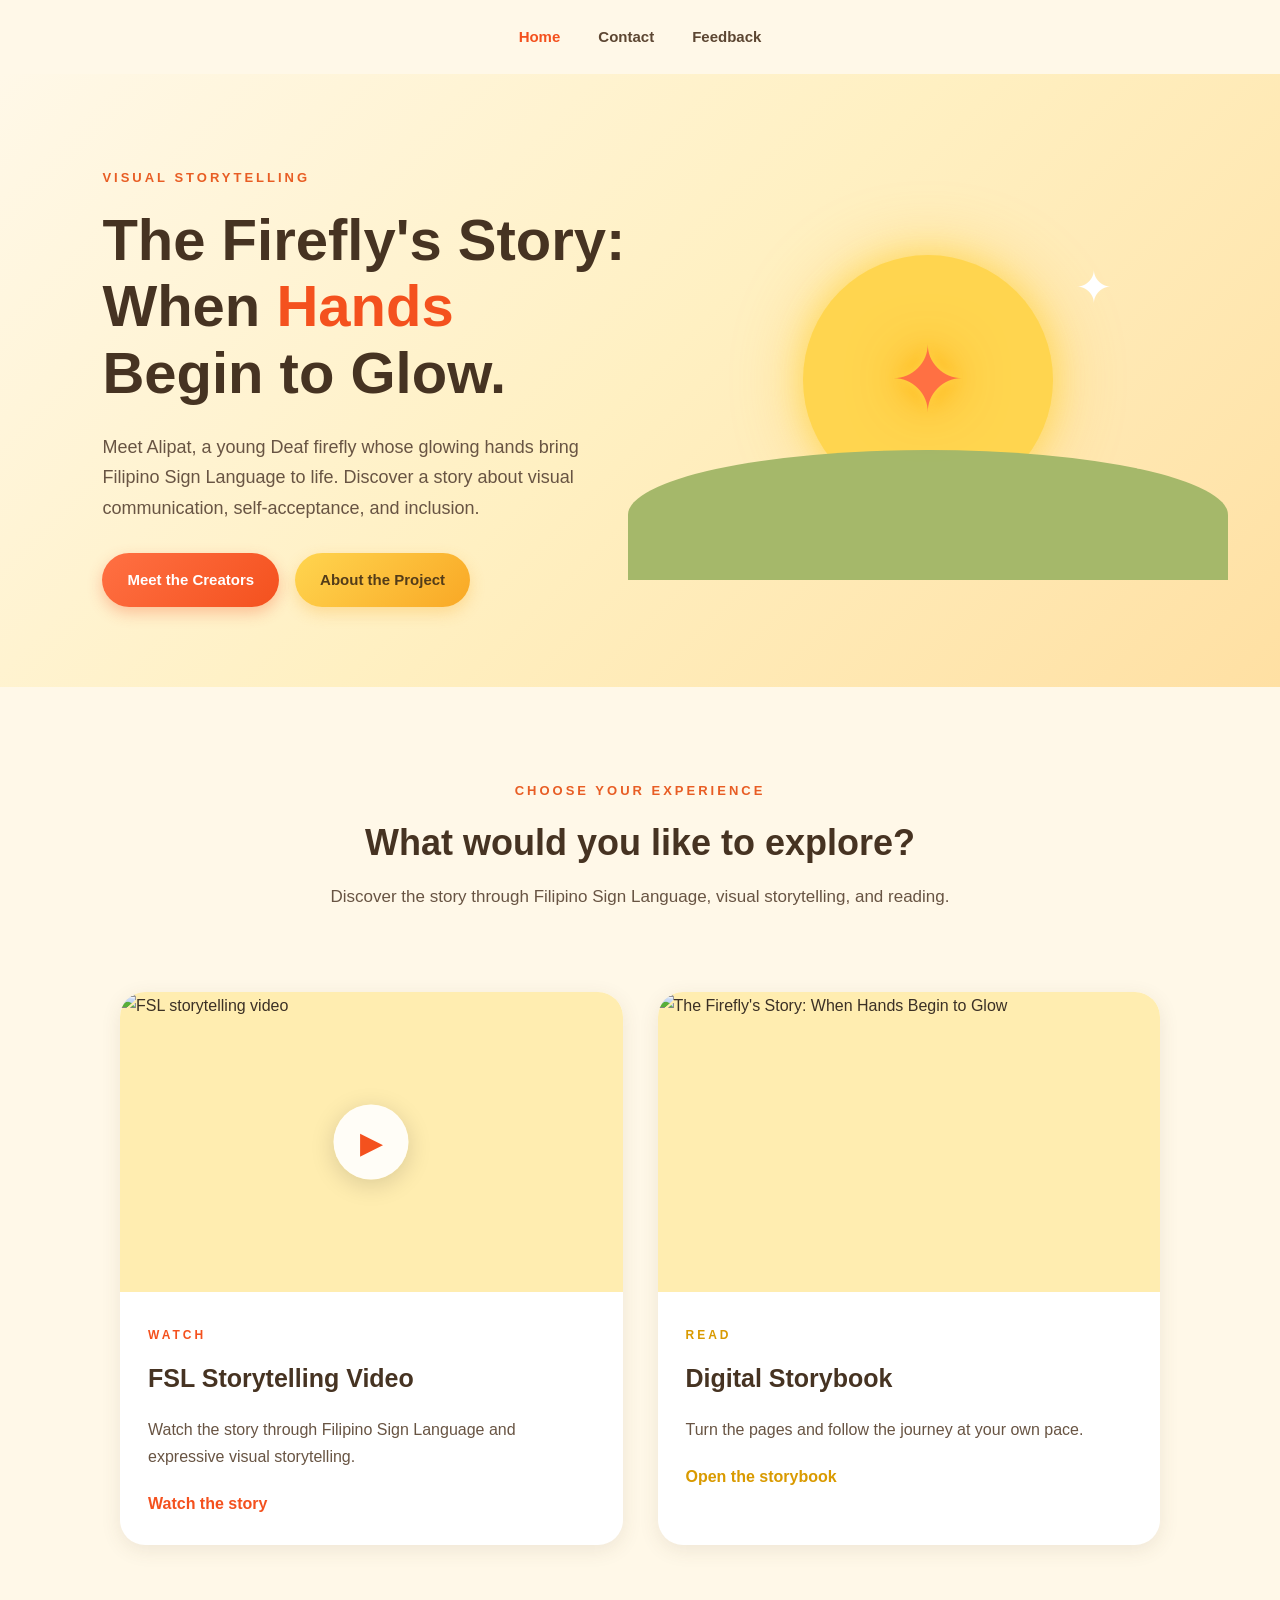
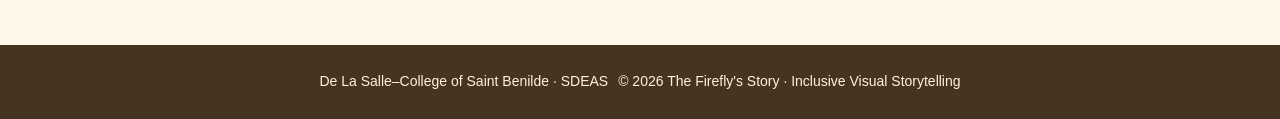
==== commit 9f3c162f: "Simplify text links by removing arrows Removed unnecessary arrows from text links." ====
--- a/index.html
+++ b/index.html
@@ -730,7 +730,7 @@
       <div class="hero-text">
 
         <p class="eyebrow">
-          FSL · DEAF AWARENESS · VISUAL STORYTELLING
+          VISUAL STORYTELLING
         </p>
 
         <h1 id="hero-title">
@@ -843,8 +843,8 @@
           </p>
 
           <span class="arrow">
-            Watch the story →
-          </span>
+          Watch the story
+        </span>
 
         </div>
 
@@ -879,8 +879,8 @@
           </p>
 
           <span class="arrow">
-            Open the storybook →
-          </span>
+          Open the storybook
+        </span>
 
         </div>
 
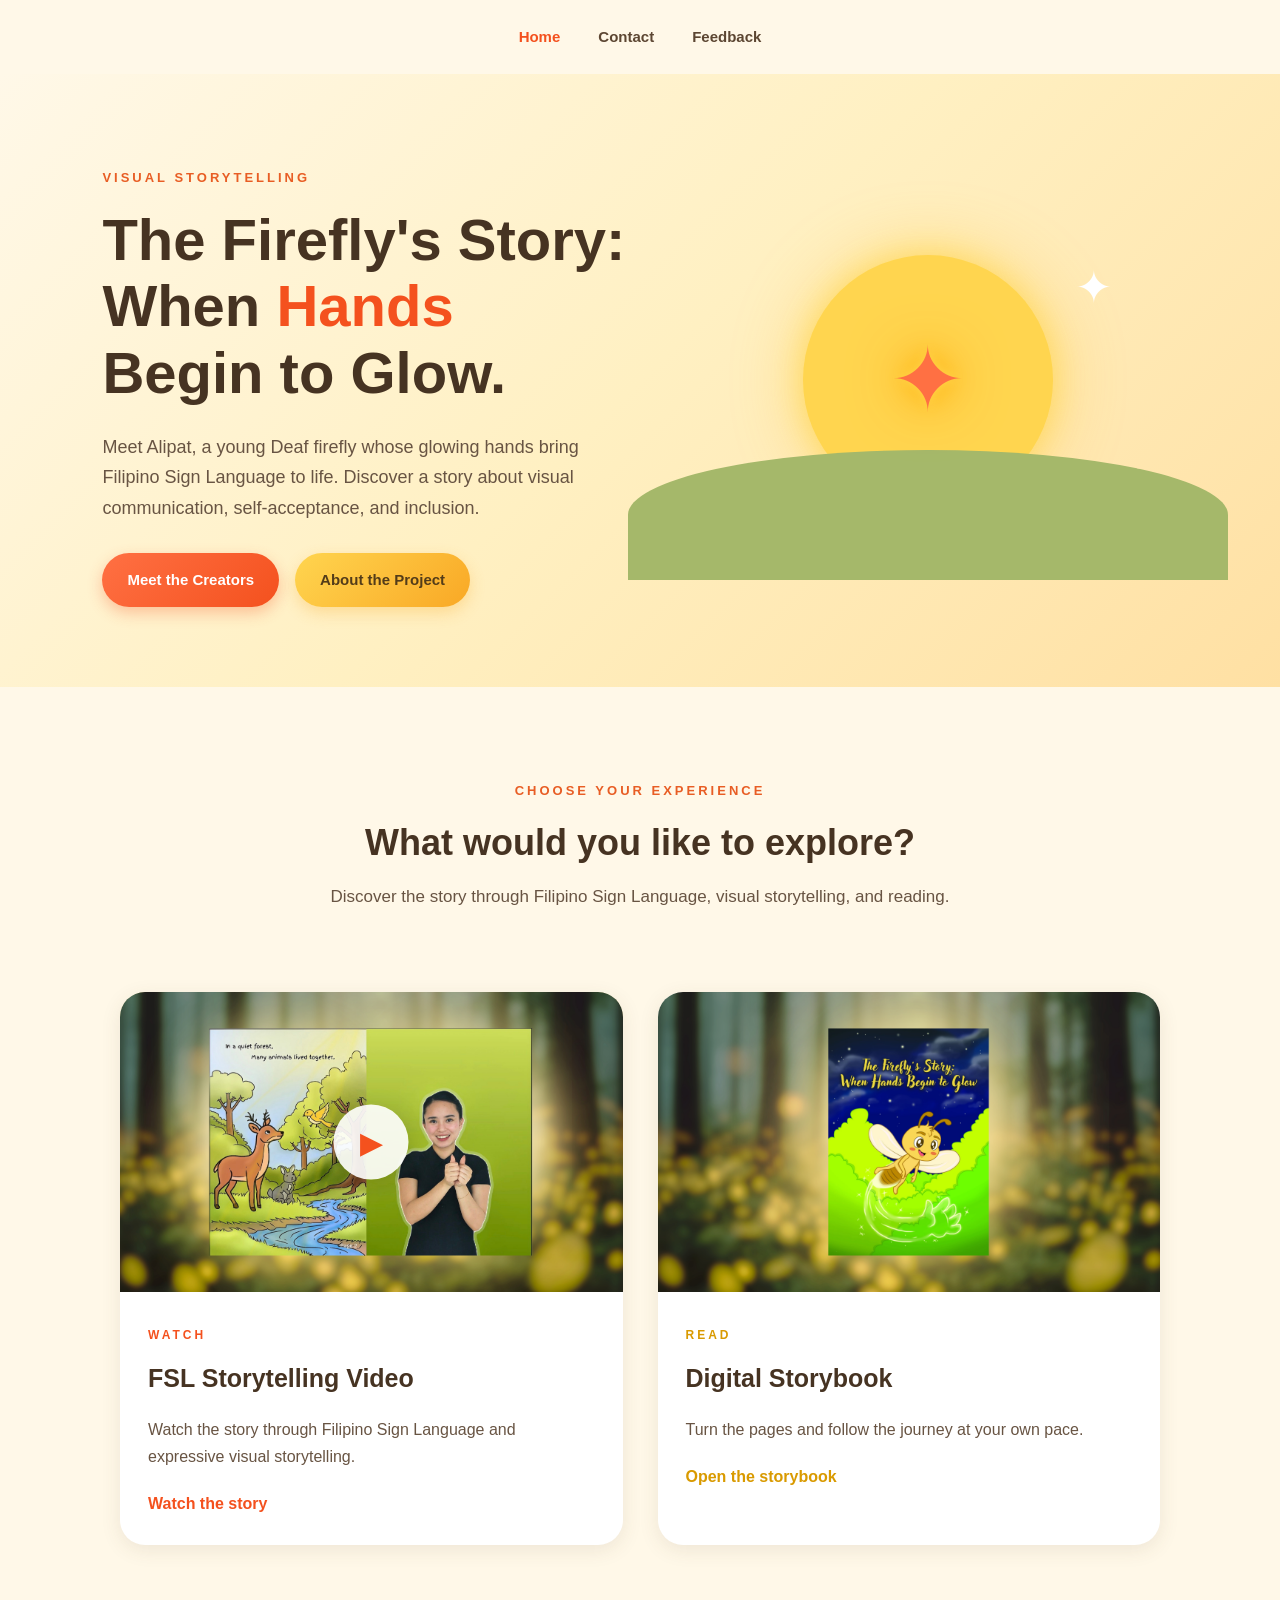
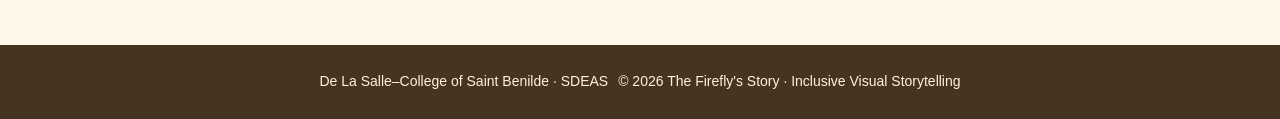
==== commit c13122cc: "Update image source paths in index.html" ====
--- a/index.html
+++ b/index.html
@@ -817,7 +817,7 @@
         <div class="card-image video-preview">
 
           <img
-            src="images/video-thumbnail.png"
+            src="video-thumbnail.jpg"
             alt="FSL storytelling video"
           >
 
@@ -858,7 +858,7 @@
         <div class="card-image book-preview">
 
           <img
-            src="images/book-cover.png"
+            src="book-cover.jpg"
             alt="The Firefly's Story: When Hands Begin to Glow"
           >
 
